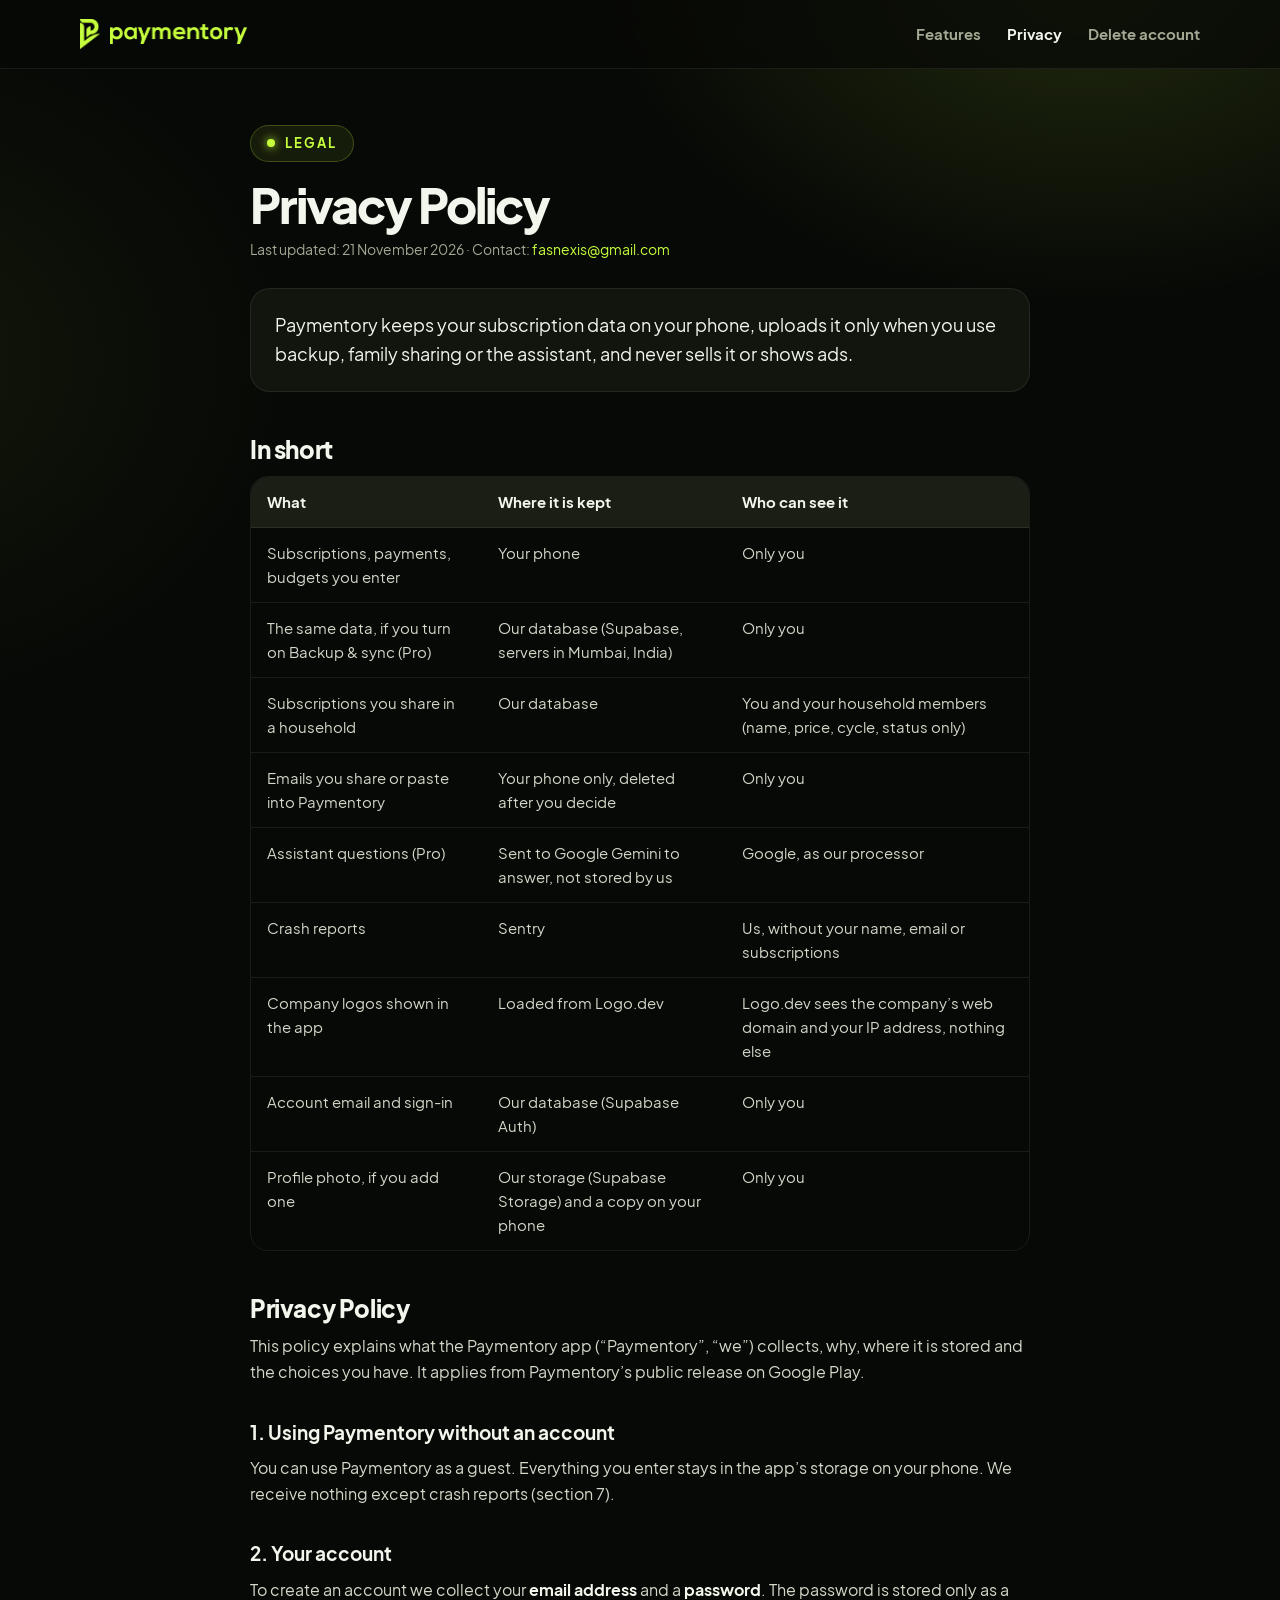
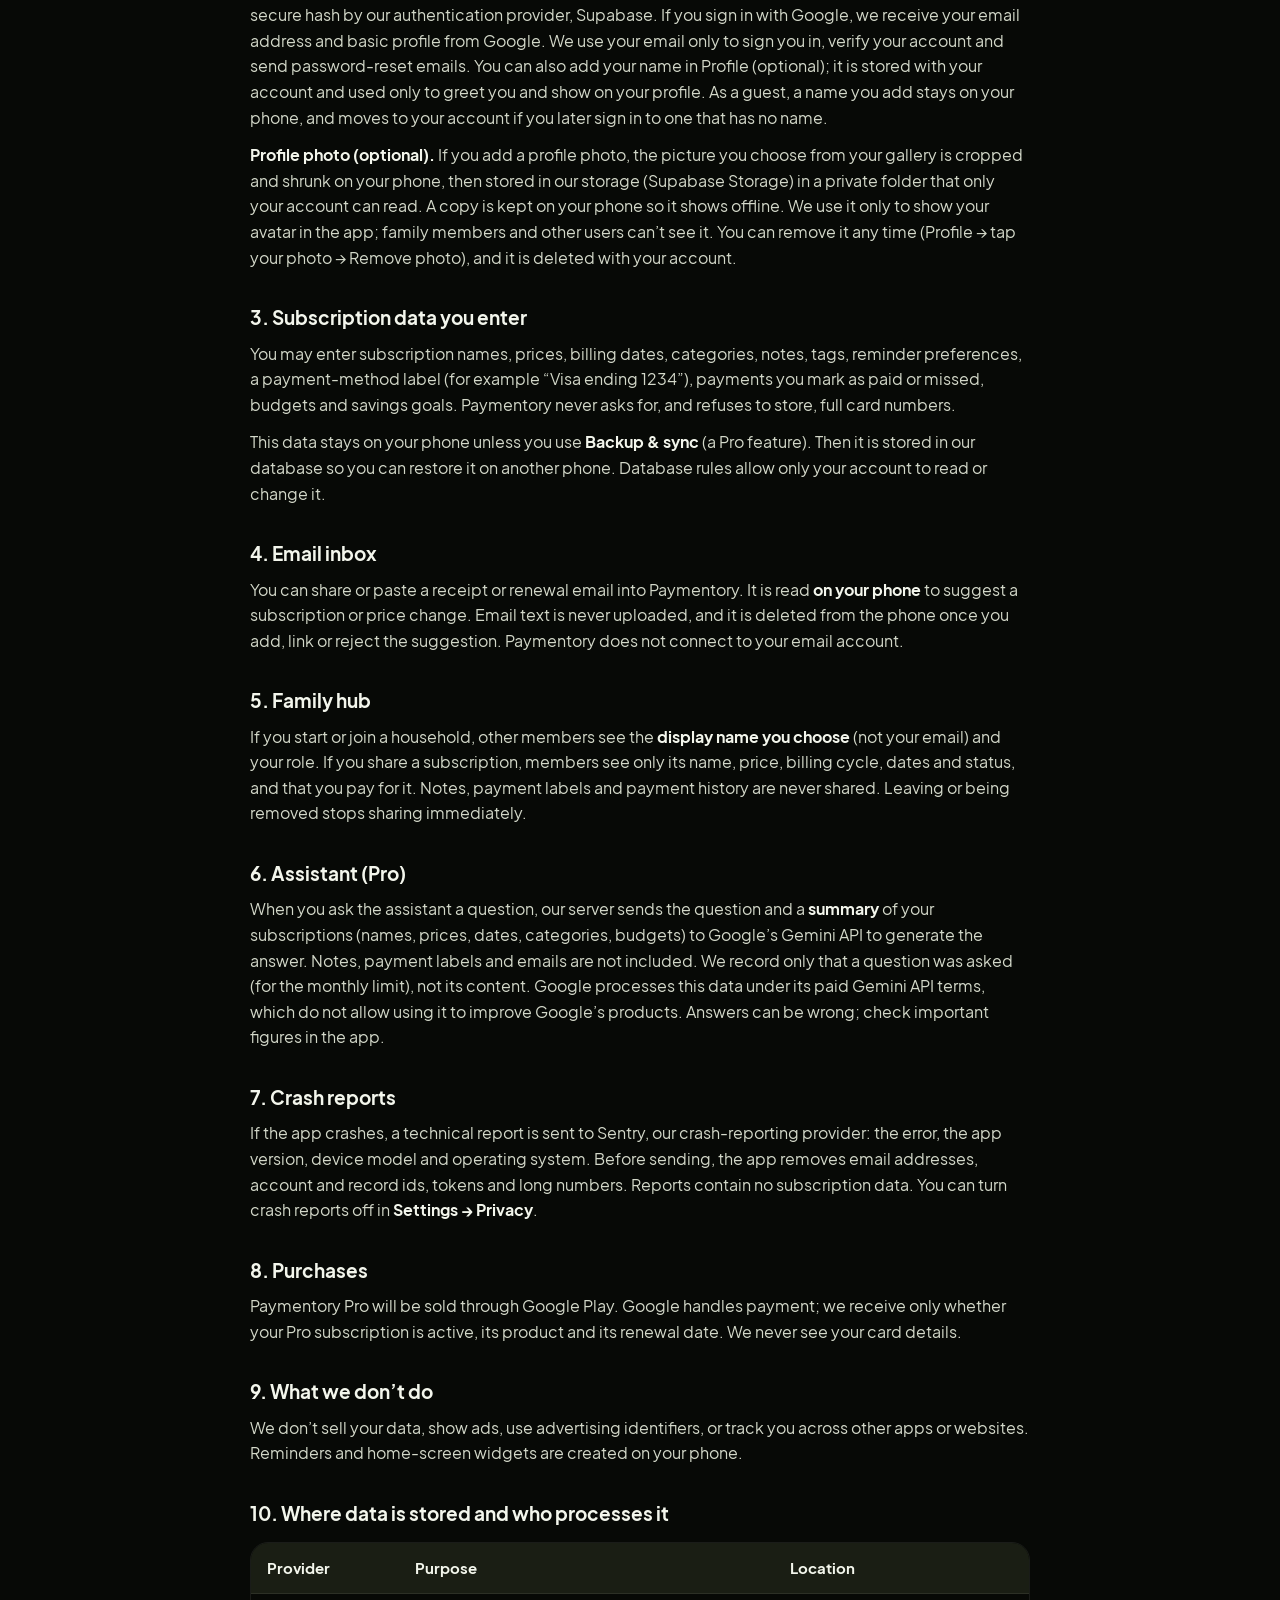
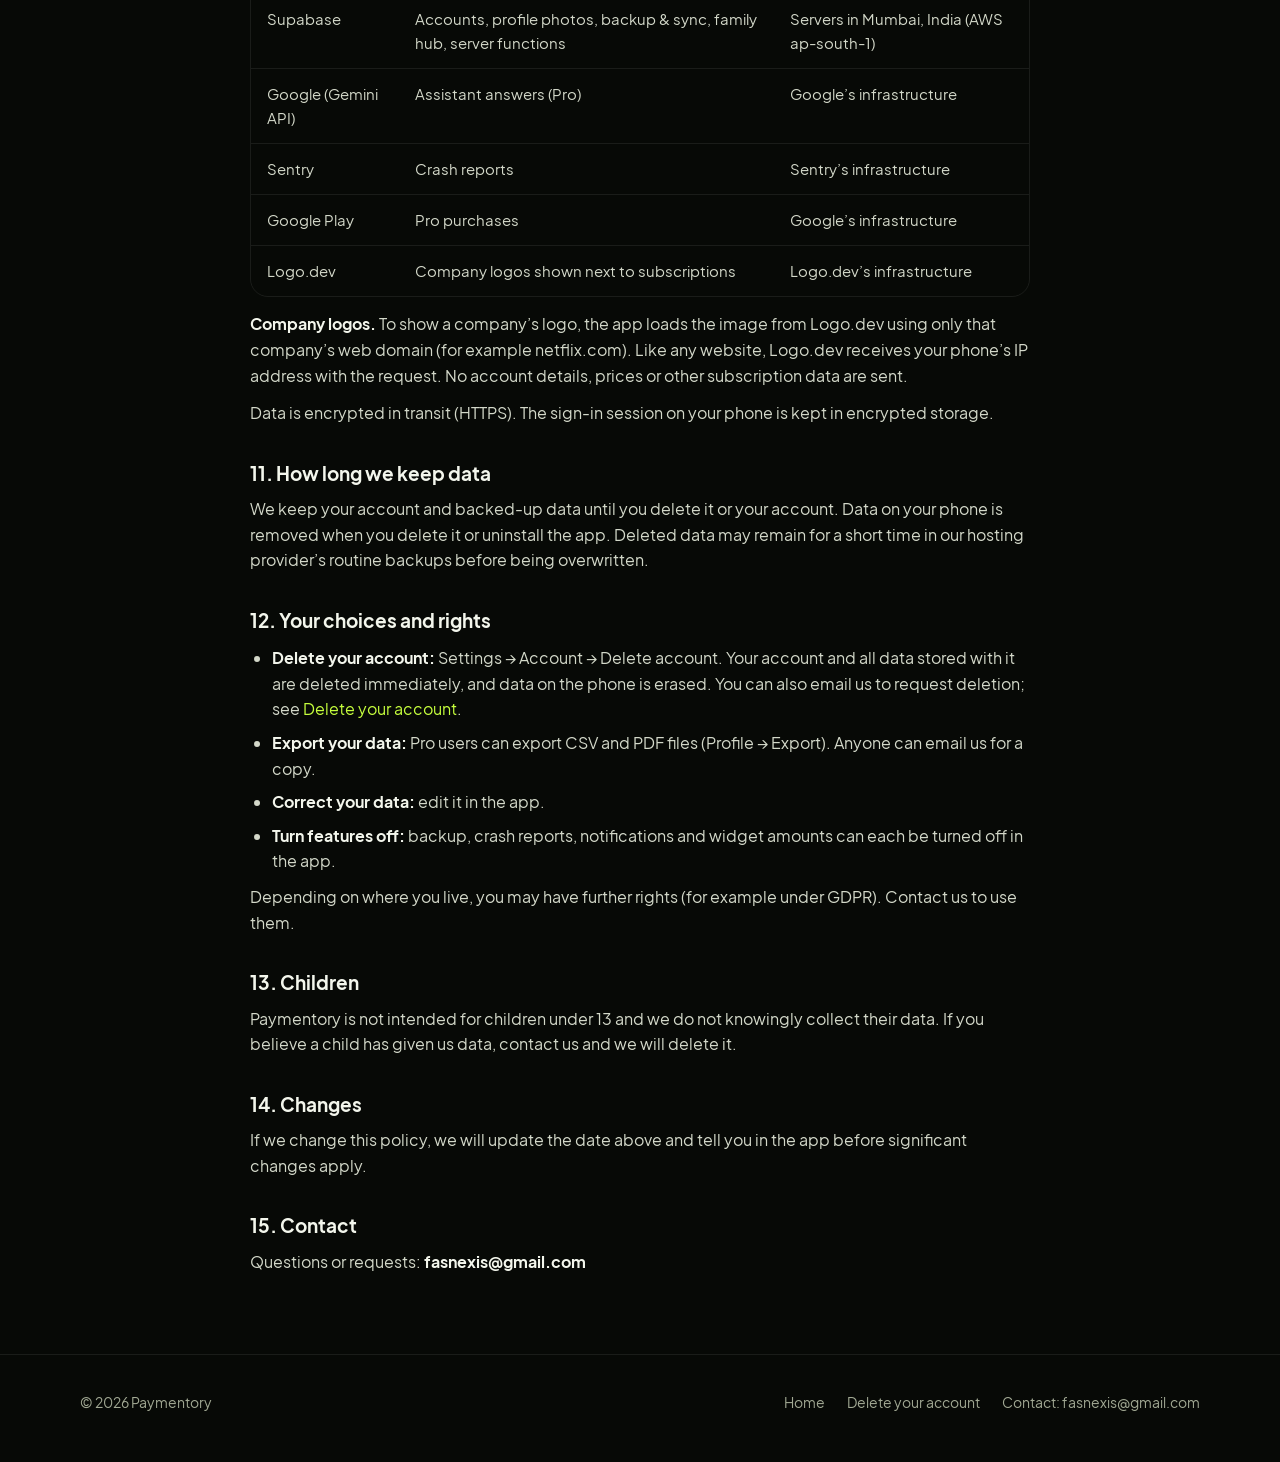
==== privacy.html @ ea29aa3c "Add files via upload" ====
<!doctype html>
<html lang="en">
<head>
  <meta charset="utf-8">
  <meta name="viewport" content="width=device-width, initial-scale=1">
  <title>Privacy Policy · Paymentory</title>
  <meta name="description" content="What the Paymentory app collects, why, where it is stored and the choices you have.">
  <meta name="theme-color" content="#070906">
  <link rel="icon" type="image/png" href="assets/icon.png">
  <link rel="stylesheet" href="assets/style.css">
</head>
<body>
  <div class="glow" aria-hidden="true"></div>

  <header class="site">
    <div class="wrap">
      <a class="brand" href="./" aria-label="Paymentory home">
        <img class="mark" src="assets/mark.png" alt="">
        <img class="word" src="assets/wordmark.png" alt="Paymentory">
      </a>
      <nav class="links" aria-label="Main">
        <a class="hide-sm" href="./#features">Features</a>
        <a href="privacy.html" aria-current="page">Privacy</a>
        <a href="delete-account.html">Delete account</a>
      </nav>
    </div>
  </header>

  <main class="doc">
    <div class="wrap">
      <span class="eyebrow">Legal</span>
      <h1>Privacy Policy</h1>
      <p class="meta">Last updated: 21 November 2026 · Contact: <a href="mailto:fasnexis@gmail.com">fasnexis@gmail.com</a></p>

      <p class="summary">Paymentory keeps your subscription data on your phone, uploads it only when you use backup, family sharing or the assistant, and never sells it or shows ads.</p>

      <h2>In short</h2>
      <div class="table-scroll">
        <table>
          <thead><tr><th>What</th><th>Where it is kept</th><th>Who can see it</th></tr></thead>
          <tbody>
            <tr><td>Subscriptions, payments, budgets you enter</td><td>Your phone</td><td>Only you</td></tr>
            <tr><td>The same data, if you turn on Backup &amp; sync (Pro)</td><td>Our database (Supabase, servers in Mumbai, India)</td><td>Only you</td></tr>
            <tr><td>Subscriptions you share in a household</td><td>Our database</td><td>You and your household members (name, price, cycle, status only)</td></tr>
            <tr><td>Emails you share or paste into Paymentory</td><td>Your phone only, deleted after you decide</td><td>Only you</td></tr>
            <tr><td>Assistant questions (Pro)</td><td>Sent to Google Gemini to answer, not stored by us</td><td>Google, as our processor</td></tr>
            <tr><td>Crash reports</td><td>Sentry</td><td>Us, without your name, email or subscriptions</td></tr>
            <tr><td>Company logos shown in the app</td><td>Loaded from Logo.dev</td><td>Logo.dev sees the company’s web domain and your IP address, nothing else</td></tr>
            <tr><td>Account email and sign-in</td><td>Our database (Supabase Auth)</td><td>Only you</td></tr>
            <tr><td>Profile photo, if you add one</td><td>Our storage (Supabase Storage) and a copy on your phone</td><td>Only you</td></tr>
          </tbody>
        </table>
      </div>

      <h2>Privacy Policy</h2>
      <p>This policy explains what the Paymentory app (“Paymentory”, “we”) collects, why, where it is stored and the choices you have. It applies from Paymentory’s public release on Google Play.</p>

      <h3>1. Using Paymentory without an account</h3>
      <p>You can use Paymentory as a guest. Everything you enter stays in the app’s storage on your phone. We receive nothing except crash reports (section 7).</p>

      <h3>2. Your account</h3>
      <p>To create an account we collect your <strong>email address</strong> and a <strong>password</strong>. The password is stored only as a secure hash by our authentication provider, Supabase. If you sign in with Google, we receive your email address and basic profile from Google. We use your email only to sign you in, verify your account and send password-reset emails. You can also add your name in Profile (optional); it is stored with your account and used only to greet you and show on your profile. As a guest, a name you add stays on your phone, and moves to your account if you later sign in to one that has no name.</p>
      <p><strong>Profile photo (optional).</strong> If you add a profile photo, the picture you choose from your gallery is cropped and shrunk on your phone, then stored in our storage (Supabase Storage) in a private folder that only your account can read. A copy is kept on your phone so it shows offline. We use it only to show your avatar in the app; family members and other users can’t see it. You can remove it any time (Profile → tap your photo → Remove photo), and it is deleted with your account.</p>

      <h3>3. Subscription data you enter</h3>
      <p>You may enter subscription names, prices, billing dates, categories, notes, tags, reminder preferences, a payment-method label (for example “Visa ending 1234”), payments you mark as paid or missed, budgets and savings goals. Paymentory never asks for, and refuses to store, full card numbers.</p>
      <p>This data stays on your phone unless you use <strong>Backup &amp; sync</strong> (a Pro feature). Then it is stored in our database so you can restore it on another phone. Database rules allow only your account to read or change it.</p>

      <h3>4. Email inbox</h3>
      <p>You can share or paste a receipt or renewal email into Paymentory. It is read <strong>on your phone</strong> to suggest a subscription or price change. Email text is never uploaded, and it is deleted from the phone once you add, link or reject the suggestion. Paymentory does not connect to your email account.</p>

      <h3>5. Family hub</h3>
      <p>If you start or join a household, other members see the <strong>display name you choose</strong> (not your email) and your role. If you share a subscription, members see only its name, price, billing cycle, dates and status, and that you pay for it. Notes, payment labels and payment history are never shared. Leaving or being removed stops sharing immediately.</p>

      <h3>6. Assistant (Pro)</h3>
      <p>When you ask the assistant a question, our server sends the question and a <strong>summary</strong> of your subscriptions (names, prices, dates, categories, budgets) to Google’s Gemini API to generate the answer. Notes, payment labels and emails are not included. We record only that a question was asked (for the monthly limit), not its content. Google processes this data under its paid Gemini API terms, which do not allow using it to improve Google’s products. Answers can be wrong; check important figures in the app.</p>

      <h3>7. Crash reports</h3>
      <p>If the app crashes, a technical report is sent to Sentry, our crash-reporting provider: the error, the app version, device model and operating system. Before sending, the app removes email addresses, account and record ids, tokens and long numbers. Reports contain no subscription data. You can turn crash reports off in <strong>Settings → Privacy</strong>.</p>

      <h3>8. Purchases</h3>
      <p>Paymentory Pro will be sold through Google Play. Google handles payment; we receive only whether your Pro subscription is active, its product and its renewal date. We never see your card details.</p>

      <h3>9. What we don’t do</h3>
      <p>We don’t sell your data, show ads, use advertising identifiers, or track you across other apps or websites. Reminders and home-screen widgets are created on your phone.</p>

      <h3>10. Where data is stored and who processes it</h3>
      <div class="table-scroll">
        <table>
          <thead><tr><th>Provider</th><th>Purpose</th><th>Location</th></tr></thead>
          <tbody>
            <tr><td>Supabase</td><td>Accounts, profile photos, backup &amp; sync, family hub, server functions</td><td>Servers in Mumbai, India (AWS ap-south-1)</td></tr>
            <tr><td>Google (Gemini API)</td><td>Assistant answers (Pro)</td><td>Google’s infrastructure</td></tr>
            <tr><td>Sentry</td><td>Crash reports</td><td>Sentry’s infrastructure</td></tr>
            <tr><td>Google Play</td><td>Pro purchases</td><td>Google’s infrastructure</td></tr>
            <tr><td>Logo.dev</td><td>Company logos shown next to subscriptions</td><td>Logo.dev’s infrastructure</td></tr>
          </tbody>
        </table>
      </div>
      <p><strong>Company logos.</strong> To show a company’s logo, the app loads the image from Logo.dev using only that company’s web domain (for example netflix.com). Like any website, Logo.dev receives your phone’s IP address with the request. No account details, prices or other subscription data are sent.</p>
      <p>Data is encrypted in transit (HTTPS). The sign-in session on your phone is kept in encrypted storage.</p>

      <h3>11. How long we keep data</h3>
      <p>We keep your account and backed-up data until you delete it or your account. Data on your phone is removed when you delete it or uninstall the app. Deleted data may remain for a short time in our hosting provider’s routine backups before being overwritten.</p>

      <h3>12. Your choices and rights</h3>
      <ul>
        <li><strong>Delete your account:</strong> Settings → Account → Delete account. Your account and all data stored with it are deleted immediately, and data on the phone is erased. You can also email us to request deletion; see <a href="delete-account.html">Delete your account</a>.</li>
        <li><strong>Export your data:</strong> Pro users can export CSV and PDF files (Profile → Export). Anyone can email us for a copy.</li>
        <li><strong>Correct your data:</strong> edit it in the app.</li>
        <li><strong>Turn features off:</strong> backup, crash reports, notifications and widget amounts can each be turned off in the app.</li>
      </ul>
      <p>Depending on where you live, you may have further rights (for example under GDPR). Contact us to use them.</p>

      <h3>13. Children</h3>
      <p>Paymentory is not intended for children under 13 and we do not knowingly collect their data. If you believe a child has given us data, contact us and we will delete it.</p>

      <h3>14. Changes</h3>
      <p>If we change this policy, we will update the date above and tell you in the app before significant changes apply.</p>

      <h3>15. Contact</h3>
      <p>Questions or requests: <a href="mailto:fasnexis@gmail.com"><strong>fasnexis@gmail.com</strong></a></p>
    </div>
  </main>

  <footer class="site">
    <div class="wrap">
      <span>© 2026 Paymentory</span>
      <nav aria-label="Footer">
        <a href="./">Home</a>
        <a href="delete-account.html">Delete your account</a>
        <a href="mailto:fasnexis@gmail.com">Contact: fasnexis@gmail.com</a>
      </nav>
    </div>
  </footer>
</body>
</html>
---- assets/style.css ----
/* Paymentory website: black + lime, Plus Jakarta Sans (self-hosted). */
@font-face { font-family: "PJS"; src: url("fonts/PlusJakartaSans-Regular.ttf") format("truetype"); font-weight: 400; font-display: swap; }
@font-face { font-family: "PJS"; src: url("fonts/PlusJakartaSans-Medium.ttf") format("truetype"); font-weight: 500; font-display: swap; }
@font-face { font-family: "PJS"; src: url("fonts/PlusJakartaSans-Bold.ttf") format("truetype"); font-weight: 700; font-display: swap; }
@font-face { font-family: "PJS"; src: url("fonts/PlusJakartaSans-ExtraBold.ttf") format("truetype"); font-weight: 800; font-display: swap; }

:root {
  --bg: #070906;
  --ink: #0d100a;
  --card: #12150d;
  --card-2: #1a1e14;
  --line: rgba(255, 255, 255, .08);
  --text: #f3f6ec;
  --muted: #a2a994;
  --lime: #c6ff3d;
  --on-lime: #0f1406;
  --mint: #5cffc8;
  --iris: #a58bff;
  --radius: 24px;
  --max: 1120px;
}

* { box-sizing: border-box; margin: 0; padding: 0; }
html { scroll-behavior: smooth; }
body {
  font-family: "PJS", system-ui, -apple-system, "Segoe UI", Roboto, sans-serif;
  background: var(--bg);
  color: var(--text);
  line-height: 1.6;
  -webkit-font-smoothing: antialiased;
}
a { color: var(--lime); text-decoration: none; }
a:hover { text-decoration: underline; }
img { max-width: 100%; display: block; }
.wrap { width: min(var(--max), 100% - 40px); margin-inline: auto; }

/* Background glow */
.glow {
  position: fixed; inset: 0; z-index: -1; pointer-events: none;
  background:
    radial-gradient(700px 500px at 85% -5%, rgba(198, 255, 61, .14), transparent 70%),
    radial-gradient(600px 500px at -10% 40%, rgba(198, 255, 61, .06), transparent 70%),
    var(--bg);
}

/* Header */
header.site {
  position: sticky; top: 0; z-index: 10;
  background: rgba(7, 9, 6, .72);
  backdrop-filter: blur(14px);
  -webkit-backdrop-filter: blur(14px);
  border-bottom: 1px solid var(--line);
}
header.site .wrap { display: flex; align-items: center; justify-content: space-between; height: 68px; gap: 16px; }
.brand { display: inline-flex; align-items: center; gap: 10px; }
.brand img.mark { height: 30px; width: auto; }
.brand img.word { height: 20px; width: auto; }
nav.links { display: flex; gap: 26px; font-weight: 600; font-size: 15px; white-space: nowrap; }
nav.links a { color: var(--muted); }
nav.links a:hover, nav.links a[aria-current="page"] { color: var(--text); text-decoration: none; }

/* Buttons */
.btn {
  display: inline-flex; align-items: center; justify-content: center; gap: 10px;
  height: 54px; padding: 0 26px; border-radius: 999px;
  font-weight: 700; font-size: 16px; border: 1px solid transparent;
}
.btn.primary { background: var(--lime); color: var(--on-lime); box-shadow: 0 12px 40px rgba(198, 255, 61, .25); }
.btn.ghost { border-color: var(--line); color: var(--text); background: rgba(255, 255, 255, .03); }
.btn:hover { text-decoration: none; filter: brightness(1.05); }
.btn.soon { cursor: default; }
.btn.soon small { font-weight: 600; opacity: .75; }

/* Hero */
.hero { padding: 72px 0 40px; }
.hero .wrap { display: grid; grid-template-columns: 1.25fr .75fr; gap: 48px; align-items: center; }
.eyebrow {
  display: inline-flex; align-items: center; gap: 10px; padding: 7px 16px; border-radius: 999px;
  background: rgba(198, 255, 61, .08); border: 1px solid rgba(198, 255, 61, .22);
  color: var(--lime); font-weight: 700; font-size: 13px; letter-spacing: 2px; text-transform: uppercase;
}
.eyebrow::before { content: ""; width: 8px; height: 8px; border-radius: 50%; background: var(--lime); box-shadow: 0 0 10px var(--lime); }
h1 { font-weight: 800; font-size: clamp(38px, 5vw, 60px); line-height: 1.04; letter-spacing: -2px; margin: 22px 0 18px; }
h1 em, h2 em { font-style: normal; color: var(--lime); }
.lead { font-size: 19px; color: var(--muted); max-width: 540px; }
.cta { display: flex; flex-wrap: wrap; gap: 14px; margin-top: 32px; }
.trust { display: flex; flex-wrap: wrap; gap: 10px 22px; margin-top: 28px; color: var(--muted); font-size: 14px; font-weight: 600; }
.trust span::before { content: "✓"; color: var(--lime); margin-right: 8px; }
.hero-art { position: relative; justify-self: center; }
.hero-art::before {
  content: ""; position: absolute; inset: 8% -6%; border-radius: 50%;
  background: radial-gradient(circle, rgba(198, 255, 61, .28), transparent 65%); filter: blur(10px); z-index: -1;
}
.hero-art img { width: min(420px, 86vw); border-radius: 32px; border: 1px solid var(--line); box-shadow: 0 40px 100px rgba(0, 0, 0, .6); }

/* Sections */
section { padding: 72px 0; }
.section-head { max-width: 640px; margin-bottom: 40px; }
h2 { font-weight: 800; font-size: clamp(30px, 4vw, 44px); line-height: 1.1; letter-spacing: -1.2px; margin-top: 16px; }
.section-head p { color: var(--muted); font-size: 17px; margin-top: 12px; }

.features { display: grid; grid-template-columns: repeat(3, 1fr); gap: 18px; }
.feature {
  background: linear-gradient(180deg, var(--card-2), var(--card)); border: 1px solid var(--line);
  border-radius: var(--radius); padding: 26px;
}
.feature .ic {
  width: 46px; height: 46px; border-radius: 14px; display: grid; place-items: center;
  background: rgba(198, 255, 61, .1); color: var(--lime); margin-bottom: 18px;
}
.feature .ic svg { width: 24px; height: 24px; }
.feature h3 { font-size: 19px; font-weight: 700; margin-bottom: 6px; }
.feature p { color: var(--muted); font-size: 15px; }
.feature.pro { border-color: rgba(165, 139, 255, .3); }
.feature.pro .ic { background: linear-gradient(135deg, rgba(198, 255, 61, .14), rgba(92, 255, 200, .12), rgba(165, 139, 255, .18)); color: var(--mint); }
.pro-tag {
  display: inline-block; margin-left: 8px; padding: 2px 9px; border-radius: 999px; font-size: 11px; font-weight: 800;
  letter-spacing: 1px; color: var(--on-lime); background: linear-gradient(90deg, var(--lime), var(--mint), var(--iris));
  vertical-align: middle;
}

/* Gallery */
.gallery {
  display: flex; gap: 18px; overflow-x: auto; scroll-snap-type: x mandatory; padding: 4px 20px 22px;
  margin-inline: calc((100vw - min(var(--max), 100vw - 40px)) / -2);
  padding-inline: calc((100vw - min(var(--max), 100vw - 40px)) / 2);
  scrollbar-width: thin; scrollbar-color: #2a2f22 transparent;
}
.gallery img {
  flex: 0 0 auto; width: 250px; aspect-ratio: 9 / 16; border-radius: 20px; scroll-snap-align: start;
  border: 1px solid var(--line); box-shadow: 0 20px 50px rgba(0, 0, 0, .45);
}

/* Privacy strip */
.promise {
  border-radius: 32px; padding: 44px; border: 1px solid rgba(198, 255, 61, .2);
  background: radial-gradient(600px 300px at 100% 0%, rgba(198, 255, 61, .12), transparent 70%), var(--card);
  display: grid; grid-template-columns: 1.2fr 1fr; gap: 32px; align-items: center;
}
.promise ul { list-style: none; display: grid; gap: 14px; }
.promise li { display: flex; gap: 12px; font-weight: 600; }
.promise li::before { content: "✓"; color: var(--on-lime); background: var(--lime); width: 24px; height: 24px; flex: 0 0 24px; border-radius: 50%; display: grid; place-items: center; font-size: 13px; font-weight: 800; }

/* Footer */
footer.site { border-top: 1px solid var(--line); padding: 36px 0 48px; color: var(--muted); font-size: 14px; }
footer.site .wrap { display: flex; flex-wrap: wrap; gap: 18px 32px; align-items: center; justify-content: space-between; }
footer.site nav { display: flex; flex-wrap: wrap; gap: 22px; }
footer.site a { color: var(--muted); }
footer.site a:hover { color: var(--text); }

/* Document pages (privacy, delete account) */
.doc { padding: 56px 0 80px; }
.doc .wrap { max-width: 780px; }
.doc h1 { font-size: clamp(34px, 5vw, 48px); margin: 18px 0 8px; }
.doc .meta { color: var(--muted); font-size: 14px; margin-bottom: 28px; }
.doc .summary { font-size: 18px; color: var(--text); padding: 22px 24px; border-radius: 20px; background: var(--card); border: 1px solid var(--line); margin-bottom: 36px; }
.doc h2 { font-size: 24px; letter-spacing: -.4px; margin: 44px 0 12px; }
.doc h3 { font-size: 19px; margin: 32px 0 8px; }
.doc p, .doc li { color: #d3d8c9; font-size: 16px; }
.doc p + p { margin-top: 12px; }
.doc ul, .doc ol { padding-left: 22px; display: grid; gap: 8px; margin: 10px 0; }
.doc strong { color: var(--text); }
.table-scroll { overflow-x: auto; margin: 14px 0; border: 1px solid var(--line); border-radius: 18px; }
.doc table { width: 100%; border-collapse: collapse; font-size: 15px; min-width: 560px; }
.doc th, .doc td { text-align: left; padding: 13px 16px; border-bottom: 1px solid var(--line); vertical-align: top; }
.doc th { background: var(--card-2); color: var(--text); font-weight: 700; }
.doc td { color: #d3d8c9; }
.doc tr:last-child td { border-bottom: 0; }
.callout { margin: 22px 0; padding: 20px 22px; border-radius: 18px; background: rgba(198, 255, 61, .07); border: 1px solid rgba(198, 255, 61, .25); }
.callout p { color: var(--text); }
.steps { counter-reset: s; list-style: none; padding: 0 !important; gap: 12px !important; }
.steps li { counter-increment: s; display: flex; gap: 14px; align-items: flex-start; padding: 16px 18px; border-radius: 16px; background: var(--card); border: 1px solid var(--line); }
.steps li::before { content: counter(s); flex: 0 0 30px; height: 30px; border-radius: 50%; background: var(--lime); color: var(--on-lime); font-weight: 800; display: grid; place-items: center; font-size: 14px; }

@media (max-width: 900px) {
  .hero .wrap { grid-template-columns: 1fr; text-align: left; }
  .hero-art { order: -1; }
  .features { grid-template-columns: 1fr 1fr; }
  .promise { grid-template-columns: 1fr; padding: 32px 24px; }
}
@media (max-width: 620px) {
  nav.links { gap: 14px; font-size: 13.5px; }
  .brand img.word { height: 17px; }
  nav.links .hide-sm { display: none; }
  .features { grid-template-columns: 1fr; }
  .hero { padding-top: 40px; }
  .btn { width: 100%; }
  .gallery img { width: 210px; }
}
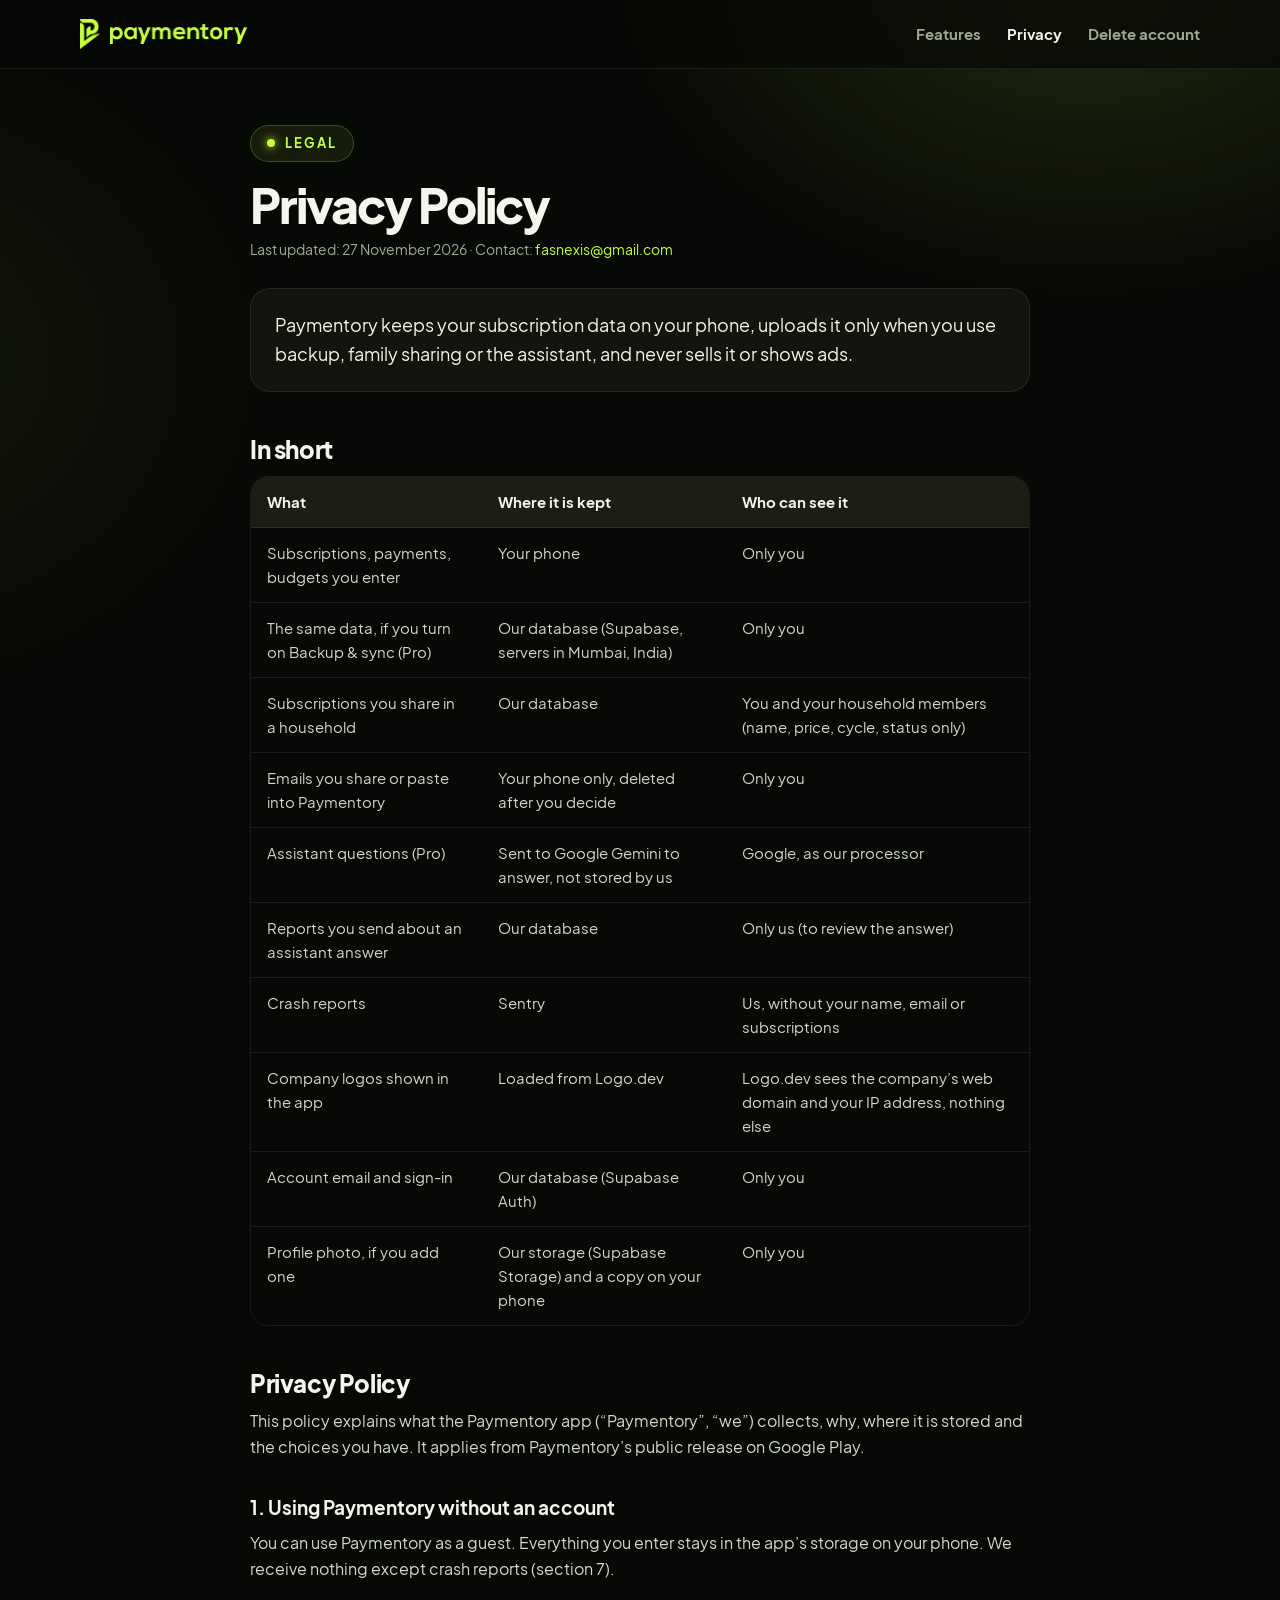
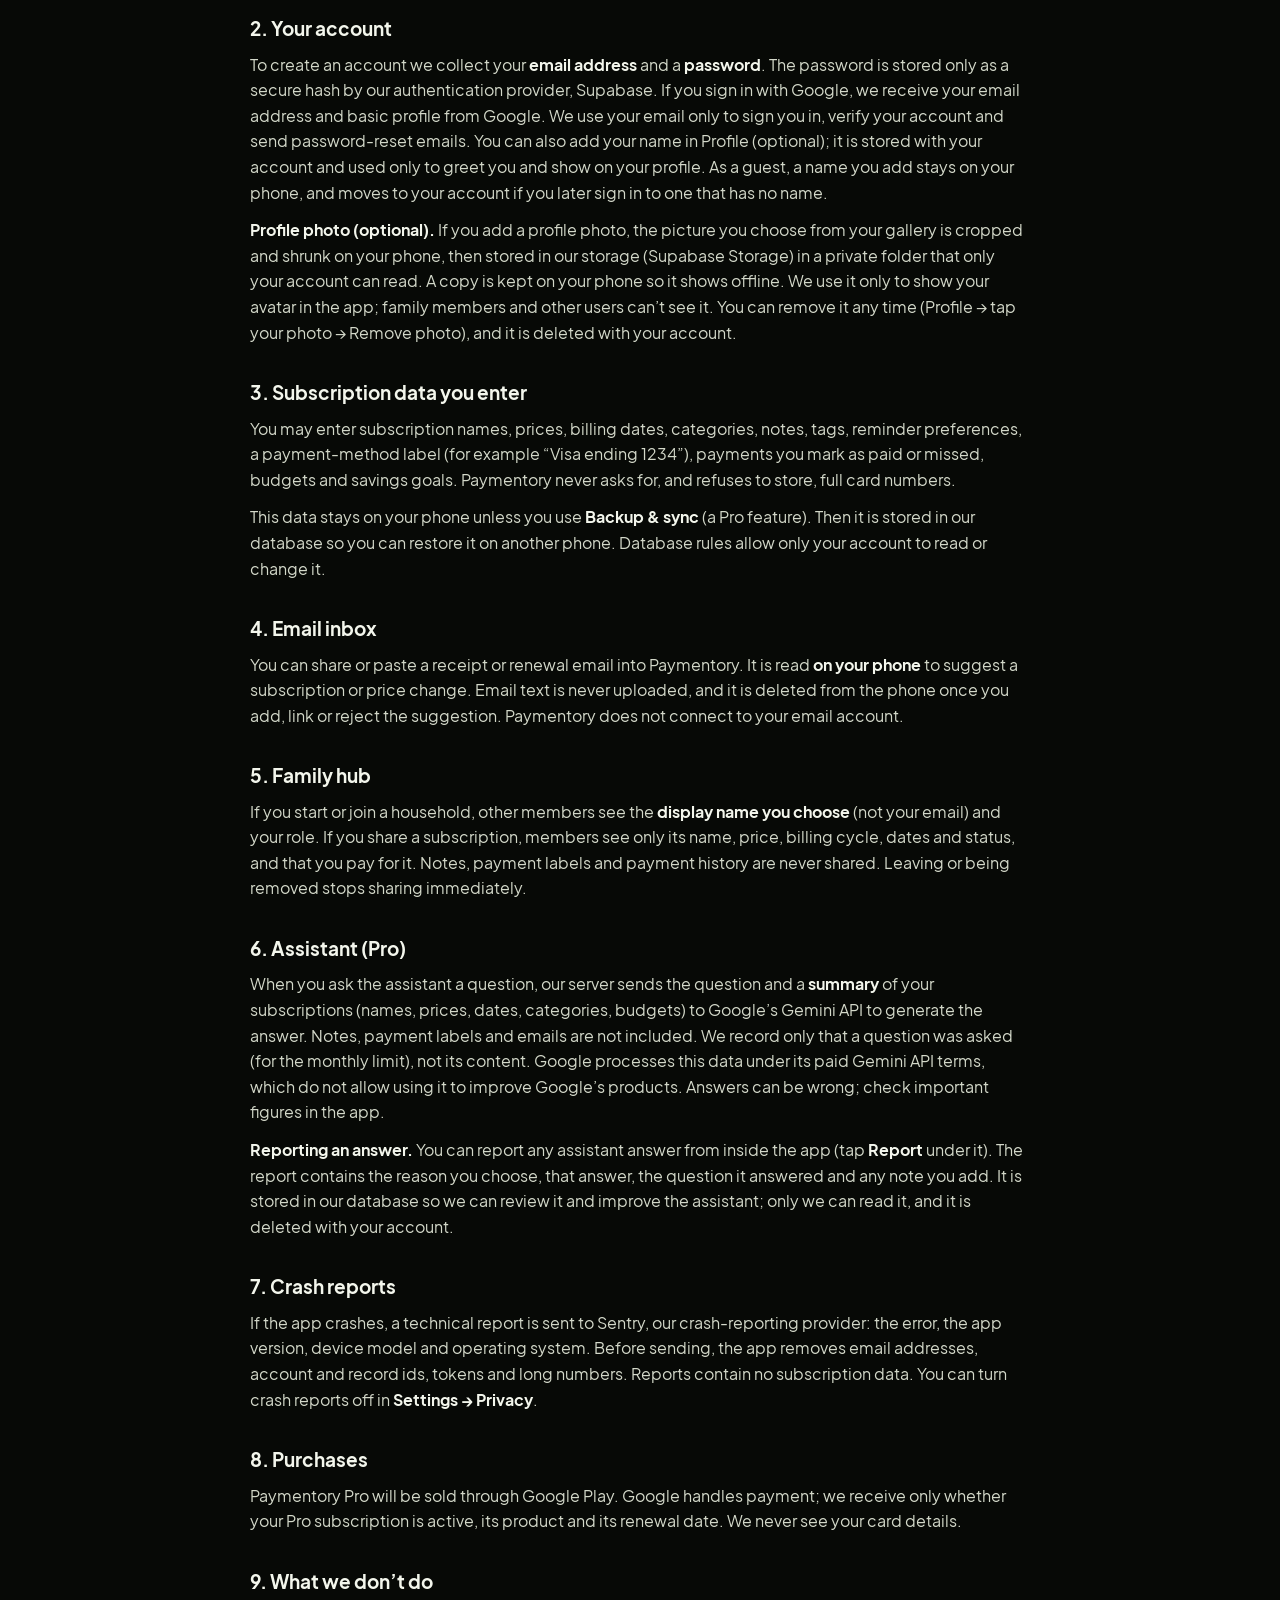
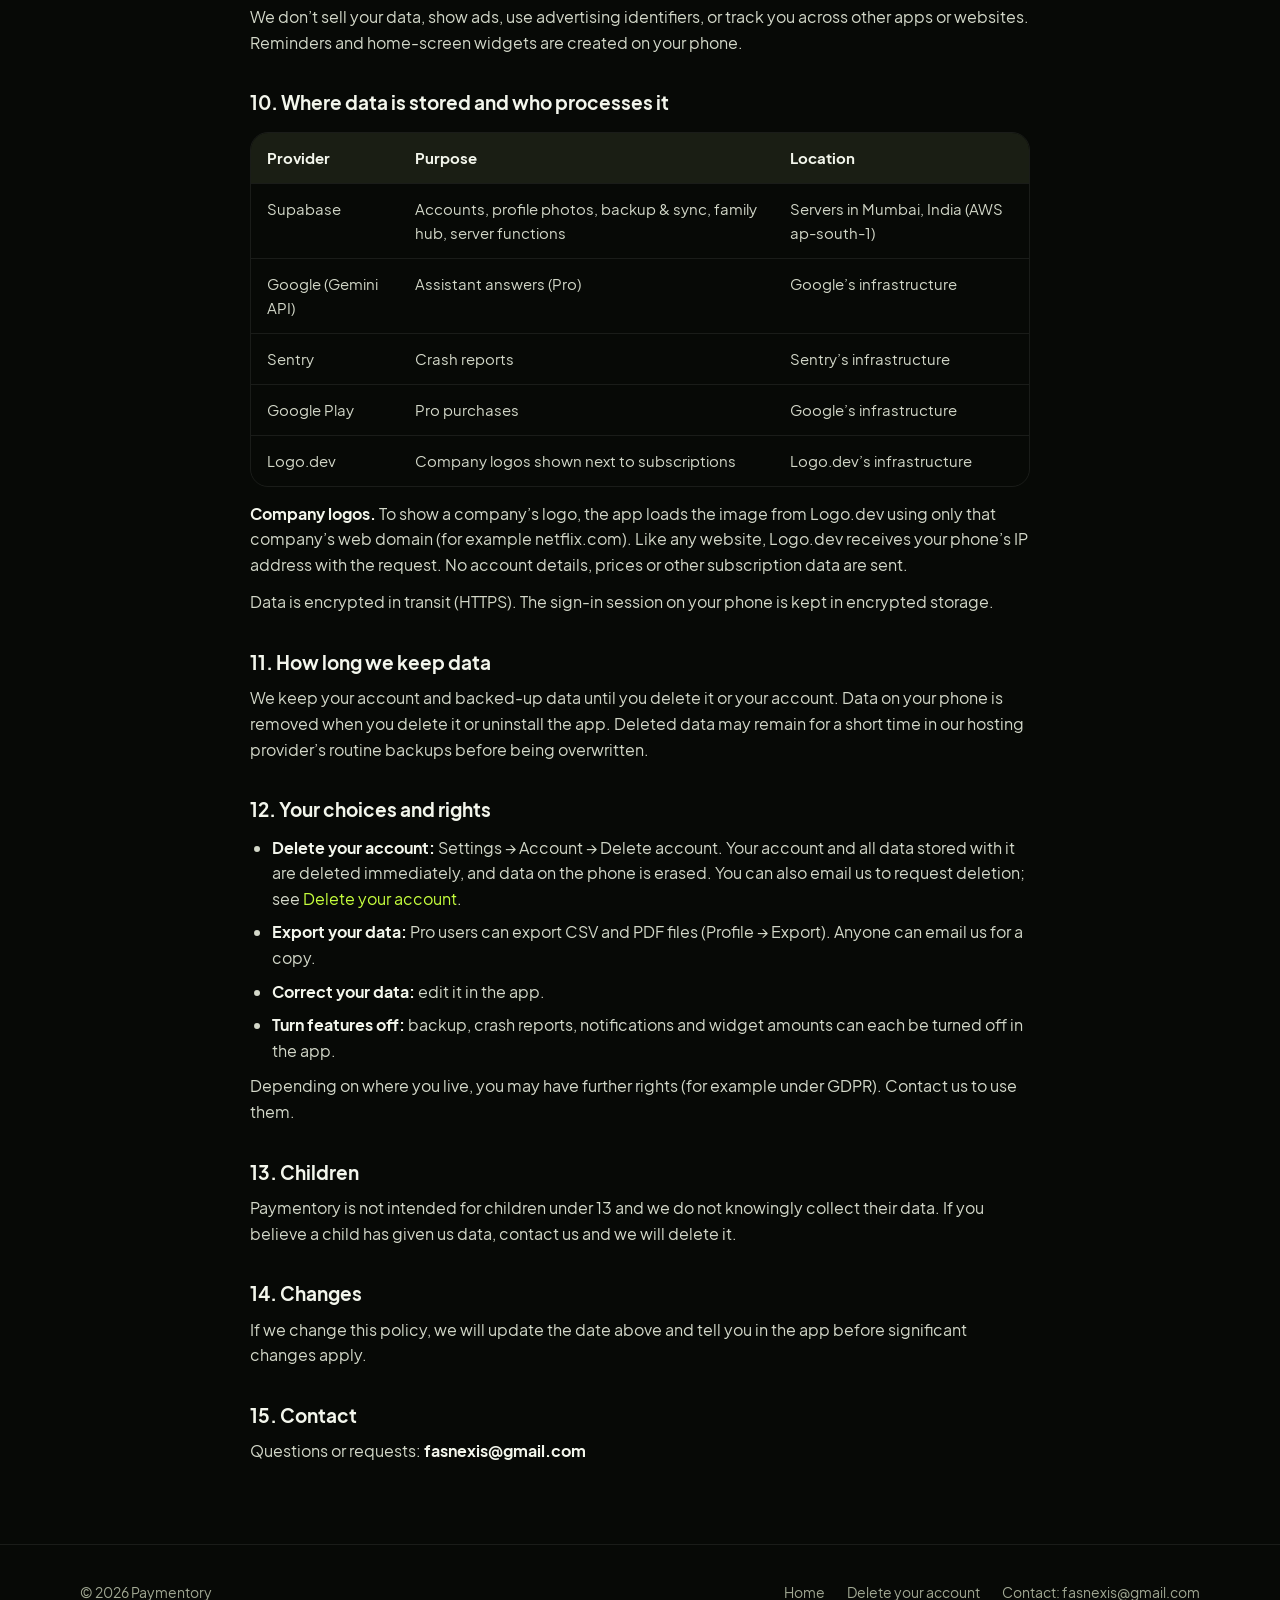
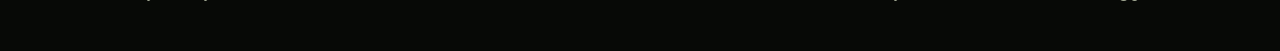
==== commit 439268dd: "Add files via upload" ====
--- a/privacy.html
+++ b/privacy.html
@@ -30,7 +30,7 @@
     <div class="wrap">
       <span class="eyebrow">Legal</span>
       <h1>Privacy Policy</h1>
-      <p class="meta">Last updated: 21 November 2026 · Contact: <a href="mailto:fasnexis@gmail.com">fasnexis@gmail.com</a></p>
+      <p class="meta">Last updated: 27 November 2026 · Contact: <a href="mailto:fasnexis@gmail.com">fasnexis@gmail.com</a></p>
 
       <p class="summary">Paymentory keeps your subscription data on your phone, uploads it only when you use backup, family sharing or the assistant, and never sells it or shows ads.</p>
 
@@ -44,6 +44,7 @@
             <tr><td>Subscriptions you share in a household</td><td>Our database</td><td>You and your household members (name, price, cycle, status only)</td></tr>
             <tr><td>Emails you share or paste into Paymentory</td><td>Your phone only, deleted after you decide</td><td>Only you</td></tr>
             <tr><td>Assistant questions (Pro)</td><td>Sent to Google Gemini to answer, not stored by us</td><td>Google, as our processor</td></tr>
+            <tr><td>Reports you send about an assistant answer</td><td>Our database</td><td>Only us (to review the answer)</td></tr>
             <tr><td>Crash reports</td><td>Sentry</td><td>Us, without your name, email or subscriptions</td></tr>
             <tr><td>Company logos shown in the app</td><td>Loaded from Logo.dev</td><td>Logo.dev sees the company’s web domain and your IP address, nothing else</td></tr>
             <tr><td>Account email and sign-in</td><td>Our database (Supabase Auth)</td><td>Only you</td></tr>
@@ -74,6 +75,7 @@
 
       <h3>6. Assistant (Pro)</h3>
       <p>When you ask the assistant a question, our server sends the question and a <strong>summary</strong> of your subscriptions (names, prices, dates, categories, budgets) to Google’s Gemini API to generate the answer. Notes, payment labels and emails are not included. We record only that a question was asked (for the monthly limit), not its content. Google processes this data under its paid Gemini API terms, which do not allow using it to improve Google’s products. Answers can be wrong; check important figures in the app.</p>
+      <p><strong>Reporting an answer.</strong> You can report any assistant answer from inside the app (tap <strong>Report</strong> under it). The report contains the reason you choose, that answer, the question it answered and any note you add. It is stored in our database so we can review it and improve the assistant; only we can read it, and it is deleted with your account.</p>
 
       <h3>7. Crash reports</h3>
       <p>If the app crashes, a technical report is sent to Sentry, our crash-reporting provider: the error, the app version, device model and operating system. Before sending, the app removes email addresses, account and record ids, tokens and long numbers. Reports contain no subscription data. You can turn crash reports off in <strong>Settings → Privacy</strong>.</p>
